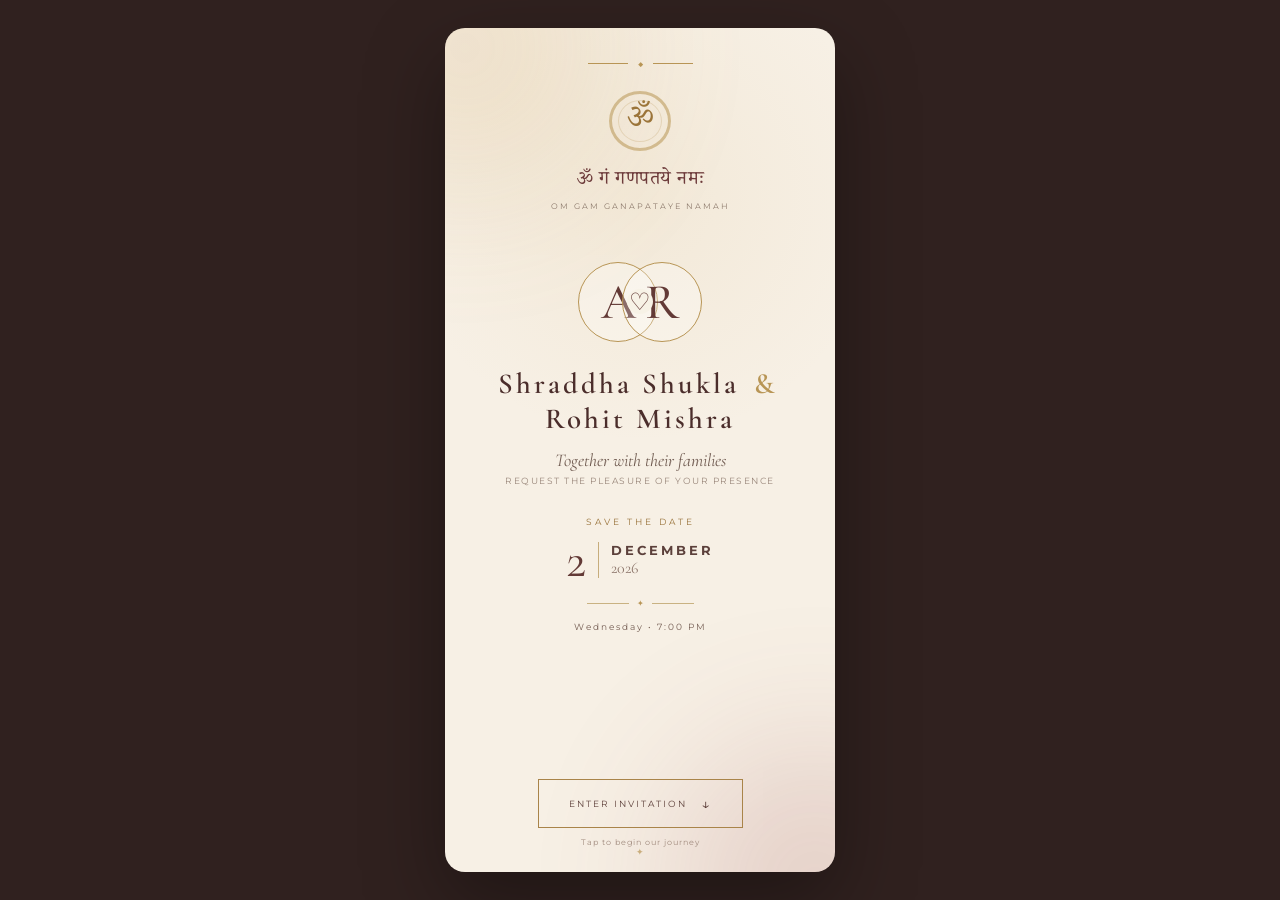
==== Wlc.html @ 53569fd0 "Add files via upload" ====
<!DOCTYPE html>
<html lang="en">
<head>
    <meta charset="UTF-8">
    <meta name="viewport"
          content="width=device-width, initial-scale=1.0, maximum-scale=1.0, user-scalable=no">

    <title>Our Wedding</title>

    <!-- Google Fonts -->
    <link rel="preconnect" href="https://fonts.googleapis.com">
    <link rel="preconnect" href="https://fonts.gstatic.com" crossorigin>

    <link href="https://fonts.googleapis.com/css2?family=Cormorant+Garamond:wght@400;500;600;700&family=Montserrat:wght@300;400;500;600&family=Noto+Serif+Devanagari:wght@400;500&display=swap"
          rel="stylesheet">

    <link rel="stylesheet" href="style.css">
</head>

<body>

<main class="wedding-page">
<! --- Audio --- >
	<audio id="weddingMusic" loop preload="auto">
		    <source src="Flute Ringtone.mp3" type="audio/mpeg">
	</audio>

    <!-- Decorative background -->
    <div class="glow glow-one"></div>
    <div class="glow glow-two"></div>

    <!-- Top decorative element -->
    <div class="top-decoration">
        <span></span>
        <span class="diamond">◆</span>
        <span></span>
    </div>

    <!-- Ganesha -->
    <section class="ganesha-section">

        <!-- Temporary text symbol.
             Replace this with your actual Ganesha SVG/image later. -->
        <div class="ganesha-symbol">
            ॐ
        </div>

        <div class="mantra">
            ॐ गं गणपतये नमः
        </div>

        <p class="mantra-english">
            Om Gam Ganapataye Namah
        </p>

    </section>


    <!-- Couple Monogram -->
    <section class="couple-section">

        <div class="monogram">

            <span class="initial bride-initial">A</span>

            <span class="heart">♡</span>

            <span class="initial groom-initial">R</span>

        </div>

        <div class="names">
            Shraddha  Shukla <span>&</span> Rohit Mishra
        </div>

        <p class="invitation-text">
            Together with their families
        </p>

        <p class="invite-line">
            request the pleasure of your presence
        </p>

    </section>


    <!-- Wedding date -->
    <section class="date-section">

        <p class="small-title">
            SAVE THE DATE
        </p>

        <div class="date">
            <span>2</span>

            <div>
                <strong>DECEMBER</strong>
                <small>2026</small>
            </div>
        </div>

        <div class="divider">
            <span></span>
            <span>✦</span>
            <span></span>
        </div>

        <p class="wedding-day">
            Wednesday • 7:00 PM
        </p>

    </section>


    <!-- Enter button -->
    <section class="enter-section">

        <button
            type="button"
            class="enter-button"
            onclick="enterInvitation()">

            <span>
                ENTER INVITATION
            </span>

            <span class="arrow">
                ↓
            </span>

        </button>

        <p class="scroll-text">
            Tap to begin our journey
        </p>

    </section>


    <!-- Bottom decoration -->
    <div class="bottom-decoration">
        ✦
    </div>

</main>


<!-- =========================================
     PAGE NAVIGATION
========================================= -->

<script>

    function enterInvitation() {

        // Add the existing exit animation
        document
            .querySelector(".wedding-page")
            .classList.add("page-exit");


        // Wait for the animation, then open welcome.html
        setTimeout(function () {

            window.location.href = "welcome.html";

        }, 700);

    }


	// Wedding Background Music on Scroll

const weddingMusic = document.getElementById("weddingMusic");
const musicButton = document.getElementById("musicButton");

let musicStarted = false;

window.addEventListener("scroll", function startMusicOnScroll() {

    if (!musicStarted) {

        weddingMusic.play()
            .then(() => {
                musicStarted = true;
                musicButton.classList.add("playing");
                musicButton.innerHTML = "♫";
            })
            .catch(error => {
                console.log("Music playback blocked:", error);
            });

    }

}, { once: true });


// Music ON/OFF button

musicButton.addEventListener("click", function(event) {

    event.stopPropagation();

    if (weddingMusic.paused) {

        weddingMusic.play();
        musicButton.classList.add("playing");
        musicButton.innerHTML = "♫";

    } else {

        weddingMusic.pause();
        musicButton.classList.remove("playing");
        musicButton.innerHTML = "♪";

    }

});

</script>

</body>
</html>
---- style.css ----
/* =========================================
   WEDDING WEBSITE
   MOBILE FIRST
========================================= */


/* ---------- RESET ---------- */

* {
    margin: 0;
    padding: 0;
    box-sizing: border-box;
}

html,
body {
    width: 100%;
    min-height: 100%;
}

body {
    background: #30211f;
    color: #3b2926;
    font-family: "Montserrat", sans-serif;
    overflow-x: hidden;
}


/* ---------- MAIN PAGE ---------- */

.wedding-page {

    position: relative;

    min-height: 100svh;
    width: 100%;

    overflow: hidden;

    display: flex;
    flex-direction: column;
    align-items: center;

    padding:
        30px
        24px
        25px;

    background:
        radial-gradient(
            circle at 50% 20%,
            rgba(203, 168, 101, 0.10),
            transparent 35%
        ),
        #f7f0e5;

    transition:
        opacity 0.7s ease,
        transform 0.7s ease;
}


/* ---------- BACKGROUND GLOW ---------- */

.glow {

    position: absolute;

    width: 280px;
    height: 280px;

    border-radius: 50%;

    filter: blur(80px);

    opacity: 0.18;

    pointer-events: none;
}

.glow-one {

    background: #c69a52;

    top: -120px;
    left: -120px;
}

.glow-two {

    background: #8e3841;

    bottom: -150px;
    right: -120px;
}


/* ---------- TOP DECORATION ---------- */

.top-decoration {

    width: 130px;

    display: flex;
    align-items: center;
    justify-content: center;
    gap: 10px;

    margin-bottom: 22px;

    opacity: 0;

    animation: fadeDown 1s ease forwards;
}

.top-decoration span:not(.diamond) {

    height: 1px;
    width: 40px;

    background: #b89555;
}

.diamond {

    color: #b89555;
    font-size: 9px;
}


/* ---------- GANESHA ---------- */

.ganesha-section {

    text-align: center;

    display: flex;
    flex-direction: column;
    align-items: center;

    opacity: 0;

    animation:
        fadeUp 1s ease 0.2s forwards;
}


/* Temporary Ganesha representation */

.ganesha-symbol {

    width: 62px;
    height: 60px;

    display: flex;
    align-items: center;
    justify-content: center;

    border: 3px solid rgba(184, 149, 85, 0.55);

    border-radius: 50%;

    color: #9b7439;

    font-family: "Noto Serif Devanagari", serif;

    font-size: 31px;

    position: relative;

    margin-bottom: 15px;
    paddding-top: 15px;
}


/* Decorative circle */

.ganesha-symbol::before {

    content: "";

    position: absolute;

    inset: 6px;

    border: 1px solid rgba(184, 149, 85, 0.25);

    border-radius: 50%;
}


.mantra {

    font-family:
        "Noto Serif Devanagari",
        serif;

    color: #6d3b3b;

    font-size: 19px;

    letter-spacing: 0.5px;
}

.mantra-english {

    margin-top: 5px;

    font-size: 8px;

    text-transform: uppercase;

    letter-spacing: 2px;

    color: #8d7a6c;
}


/* ---------- COUPLE ---------- */

.couple-section {

    text-align: center;

    margin-top: 38px;

    opacity: 0;

    animation:
        fadeUp 1s ease 0.45s forwards;
}


/* Monogram */

.monogram {

    height: 105px;

    display: flex;
    align-items: center;
    justify-content: center;

    position: relative;
}


.initial {

    width: 80px;
    height: 80px;

    border: 1px solid #b89555;

    border-radius: 50%;

    display: flex;
    align-items: center;
    justify-content: center;

    font-family:
        "Cormorant Garamond",
        serif;

    font-size: 50px;

    font-weight: 500;

    color: #633a36;

    background: rgba(255, 255, 255, 0.25);

    position: relative;
}

.bride-initial {
    transform: translateX(18px);
}

.groom-initial {
    transform: translateX(-18px);
}

.heart {

    position: absolute;

    z-index: 3;

    width: 26px;
    height: 25px;

    border-radius: 50%;

    display: flex;
    align-items: center;
    justify-content: center;

    background: #f7f2e6;

    color: #633a36;

    font-size: 24px;

    animation: heartbeat 2.5s ease-in-out infinite;
}


/* Names */

.names {

    margin-top: 12px;

    font-family:
        "Cormorant Garamond",
        serif;

    font-size: 29px;

    font-weight: 600;

    letter-spacing: 3px;

    color: #4b2d2b;
}

.names span {

    color: #b89555;

    margin:
        0 5px;
}


.invitation-text {

    margin-top: 13px;

    font-family:
        "Cormorant Garamond",
        serif;

    font-size: 18px;

    font-style: italic;

    color: #715c52;
}

.invite-line {

    margin-top: 4px;

    font-size: 9px;

    letter-spacing: 1.5px;

    text-transform: uppercase;

    color: #9a877b;
}


/* ---------- DATE ---------- */

.date-section {

    width: 100%;

    max-width: 340px;

    text-align: center;

    margin-top: 30px;

    opacity: 0;

    animation:
        fadeUp 1s ease 0.7s forwards;
}

.small-title {

    font-size: 9px;

    letter-spacing: 3px;

    color: #9a743c;

    margin-bottom: 8px;
}


.date {

    display: flex;

    align-items: center;
    justify-content: center;

    gap: 12px;
}

.date > span {

    font-family:
        "Cormorant Garamond",
        serif;

    font-size: 50px;

    line-height: 1;

    color: #633a36;
}

.date div {

    display: flex;

    flex-direction: column;

    align-items: flex-start;

    border-left: 1px solid #c7ad7c;

    padding-left: 12px;
}

.date strong {

    font-size: 13px;

    letter-spacing: 3px;

    color: #5c403b;
}

.date small {

    font-family:
        "Cormorant Garamond",
        serif;

    font-size: 16px;

    color: #8d766b;
}


.divider {

    display: flex;

    align-items: center;
    justify-content: center;

    gap: 8px;

    margin: 13px auto;

    width: 130px;
}

.divider span:first-child,
.divider span:last-child {

    width: 42px;

    height: 1px;

    background: #c9b282;
}

.divider span:nth-child(2) {

    color: #b89555;

    font-size: 8px;
}


.wedding-day {

    font-size: 9px;

    letter-spacing: 2px;

    color: #755e54;
}


/* ---------- ENTER ---------- */

.enter-section {

    margin-top: auto;

    padding-top: 22px;

    text-align: center;

    opacity: 0;

    animation:
        fadeUp 1s ease 0.95s forwards;
}


.enter-button {

    min-width: 205px;

    padding: 14px 20px;

    border: 1px solid #a98449;

    background: transparent;

    color: #5e403b;

    font-family:
        "Montserrat",
        sans-serif;

    font-size: 9px;

    letter-spacing: 2px;

    cursor: pointer;

    display: flex;

    align-items: center;
    justify-content: center;

    gap: 14px;

    transition:
        background 0.3s ease,
        color 0.3s ease,
        transform 0.3s ease;
}

.enter-button:hover {

    background: #6b3d3d;

    color: #fffaf1;

    transform: translateY(-2px);
}

.enter-button:active {

    transform: scale(0.97);
}

.arrow {

    font-size: 15px;

    animation:
        arrowBounce 1.8s ease-in-out infinite;
}


.scroll-text {

    margin-top: 9px;

    font-size: 8px;

    letter-spacing: 1px;

    color: #a18b7e;
}


/* ---------- BOTTOM DECORATION ---------- */

.bottom-decoration {

    position: absolute;

    bottom: 15px;

    color: #b89555;

    font-size: 9px;

    opacity: 0.7;
}


/* ---------- PAGE EXIT ---------- */

.page-exit {

    opacity: 0;

    transform: scale(1.03);
}


/* ---------- ANIMATIONS ---------- */

@keyframes fadeUp {

    from {

        opacity: 0;

        transform:
            translateY(20px);
    }

    to {

        opacity: 1;

        transform:
            translateY(0);
    }
}


@keyframes fadeDown {

    from {

        opacity: 0;

        transform:
            translateY(-15px);
    }

    to {

        opacity: 1;

        transform:
            translateY(0);
    }
}


@keyframes heartbeat {

    0%,
    100% {
        transform: scale(1);
    }

    50% {
        transform: scale(1.12);
    }
}


@keyframes arrowBounce {

    0%,
    100% {
        transform: translateY(0);
    }

    50% {
        transform: translateY(4px);
    }
}


/* ---------- MOBILE HEIGHT ADJUSTMENTS ---------- */

@media (max-height: 700px) {

    .wedding-page {

        padding-top: 18px;
    }

    .couple-section {

        margin-top: 20px;
    }

    .date-section {

        margin-top: 18px;
    }

    .initial {

        width: 85px;
        height: 85px;

        font-size: 40px;
    }

    .monogram {

        height: 80px;
    }

    .names {

        font-size: 25px;
    }
}


/* ---------- DESKTOP ---------- */

/*
   The website is intentionally designed for phones.
   On larger screens we create a phone-like presentation.
*/

@media (min-width: 600px) {

    body {

        display: flex;
        justify-content: center;
        align-items: center;

        min-height: 100vh;
    }

    .wedding-page {

        width: 390px;

        max-width: 390px;

        min-height: 844px;

        max-height: 100vh;

        border-radius: 20px;

        box-shadow:
            0 30px 80px
            rgba(0, 0, 0, 0.35);
    }
}
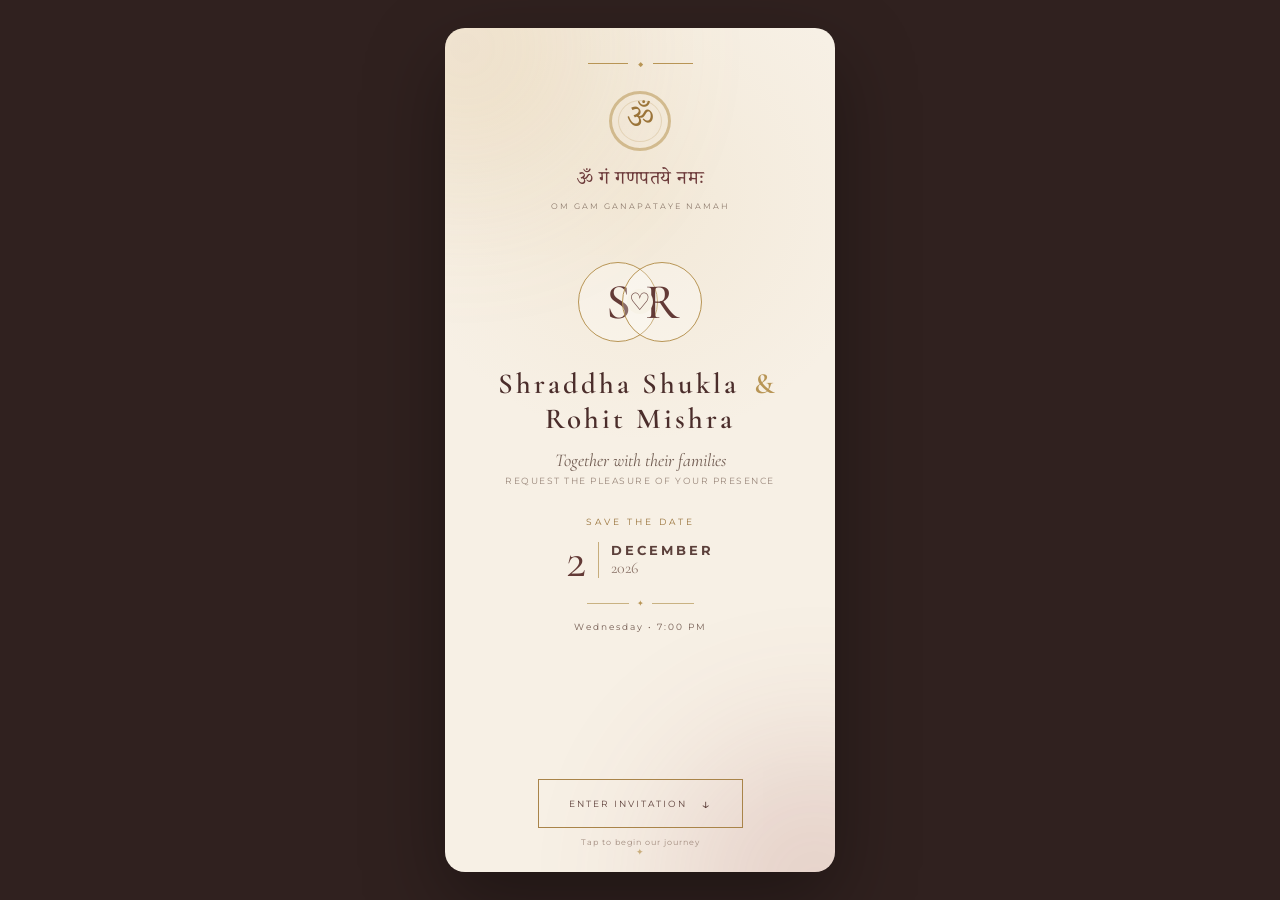
==== commit 22500840: "Update Wlc.html" ====
--- a/Wlc.html
+++ b/Wlc.html
@@ -61,7 +61,7 @@
 
         <div class="monogram">
 
-            <span class="initial bride-initial">A</span>
+            <span class="initial bride-initial">S</span>
 
             <span class="heart">♡</span>
 
@@ -112,6 +112,7 @@
 
     </section>
 
+	</br></br></br></br></br></br>
 
     <!-- Enter button -->
     <section class="enter-section">
@@ -221,4 +222,4 @@
 </script>
 
 </body>
-</html>+</html>
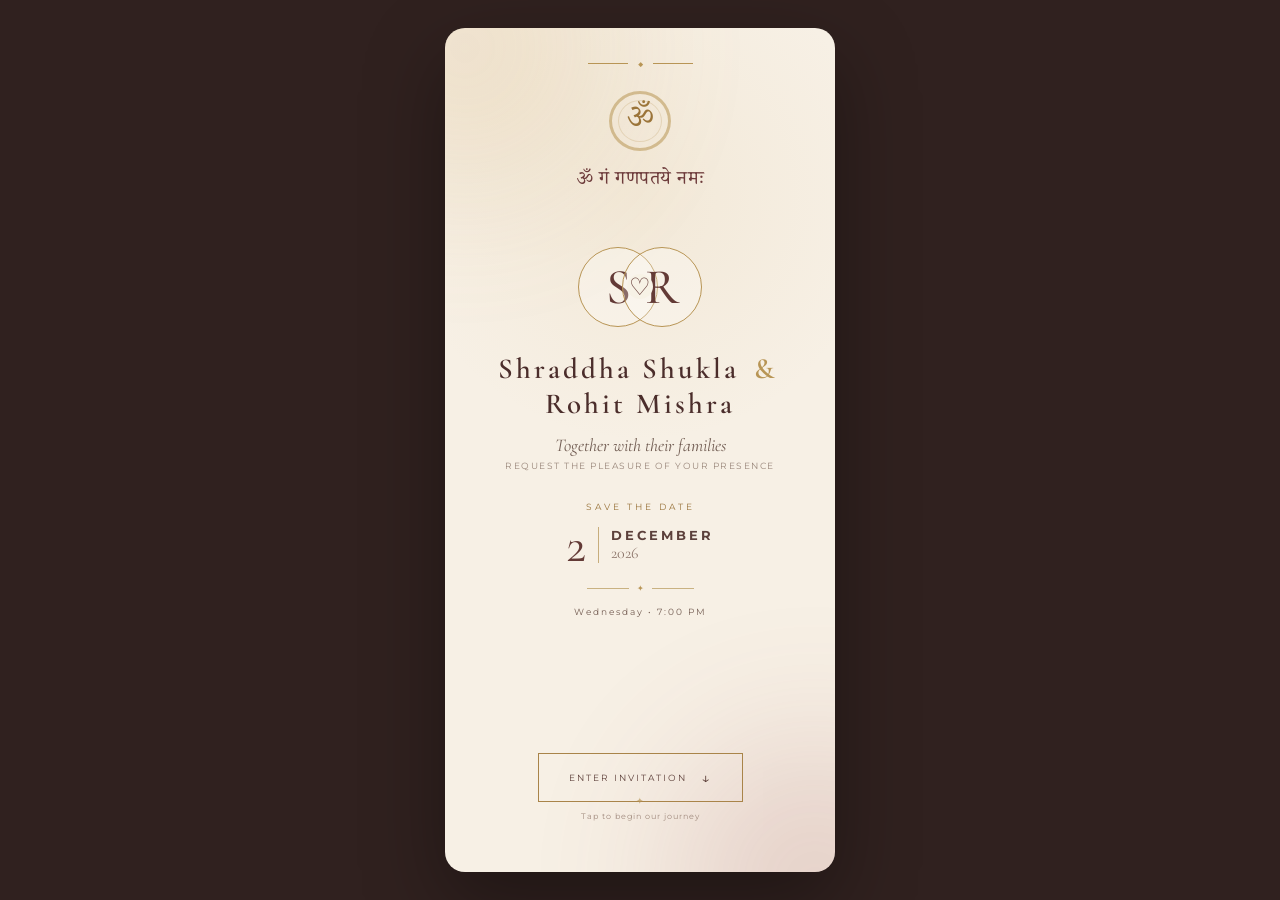
==== commit df771306: "Update Wlc.html" ====
--- a/Wlc.html
+++ b/Wlc.html
@@ -48,13 +48,13 @@
         <div class="mantra">
             ॐ गं गणपतये नमः
         </div>
-
+<!--
         <p class="mantra-english">
             Om Gam Ganapataye Namah
         </p>
 
     </section>
-
+ -->
 
     <!-- Couple Monogram -->
     <section class="couple-section">
